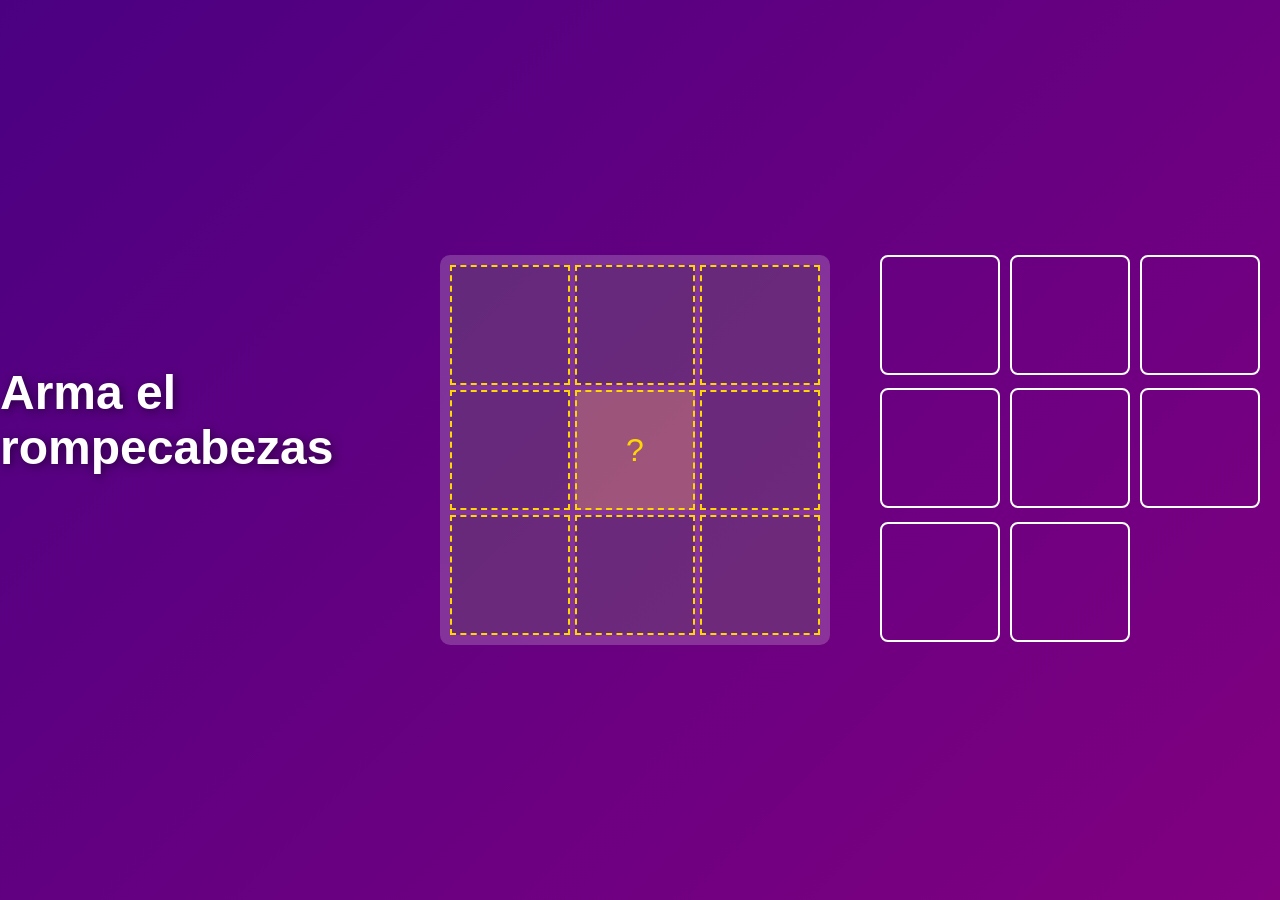
==== puzzle.html @ 87ce3a66 "add: code Agregar el código para el rompecabezas" ====
<!DOCTYPE html>
<html lang="es">
<head>
    <meta charset="UTF-8">
    <title>Rompecabezas</title>
    <link rel="stylesheet" href="css/styles.css">
</head>
<body>

    <h1 class="title">Arma el rompecabezas</h1>

    <div class="game-container">

        <!-- Tablero -->
        <div id="board" class="board"></div>

        <!-- Piezas -->
        <div id="pieces" class="pieces"></div>

    </div>

    <div id="modal" class="modal hidden">
        <div class="modal-content">
            <h2>Responde estas preguntas...</h2>

            <p>¿Qué significa servir?</p>
            <input type="text">

            <p>¿Cómo ha sido el caminar después de grupo?</p>
            <input type="text">

            <p>¿Quién está para ti?</p>
            <input type="text">

            <button onclick="desbloquearPieza()">Continuar</button>
        </div>
    </div>

    <div id="finalModal" class="modal hidden">
        <div class="modal-content">
            <h2>¿Dónde está tu hermano?</h2>

            <button onclick="descargarBoleto()">
                Continuar
            </button>
        </div>
    </div>
    <script src="js/puzzle.js"></script>
</body>
</html>
---- css/styles.css ----
* {
    margin: 0;
    padding: 0;
    box-sizing: border-box;
    font-family: 'Segoe UI', sans-serif;
}

body {
    height: 100vh;
    background: linear-gradient(135deg, #4b0082, #800080);
    display: flex;
    justify-content: center;
    align-items: center;
    color: white;
}

/* Contenedor principal */
.container {
    text-align: center;
}

/* Título */
.title {
    font-size: 3rem;
    margin-bottom: 60px;
    text-shadow: 2px 2px 10px rgba(0,0,0,0.5);
}

/* Menú */
.menu {
    display: flex;
    justify-content: center;
}

/* Botón */
.menu-btn {
    background-color: #ffd700;
    color: #4b0082;
    border: none;
    padding: 20px 40px;
    margin: auto;
    font-size: 1.5rem;
    border-radius: 15px;
    cursor: pointer;
    transition: all 0.3s ease;
    box-shadow: 0 8px 20px rgba(0,0,0,0.3);
}
.menu-btn:disabled{
    background-color: #84837d;
}

/* Hover */
.menu-btn:hover {
    transform: scale(1.1);
    background-color: #ffea00;
}
.menu-btn:hover:disabled {
    transform: scale(1);
    background-color: #84837d;
}

.game-container {
    display: flex;
    justify-content: center;
    gap: 50px;
    padding: 20px;
}

/* Tablero */
.board {
    display: grid;
    grid-template-columns: repeat(3, 120px);
    grid-template-rows: repeat(3, 120px);
    gap: 5px;
    background-color: rgba(255,255,255,0.2);
    padding: 10px;
    border-radius: 10px;
}

/* Slots */
.slot {
    width: 120px;
    height: 120px;
    background-color: rgba(0,0,0,0.2);
    border: 2px dashed #ffd700;
}

/* Área de piezas */
.pieces {
    display: grid;
    grid-template-columns: repeat(3, 120px);
    gap: 10px;
}

/* Piezas */
.piece {
    width: 120px;
    height: 120px;
    cursor: grab;
    border-radius: 8px;
    border: 2px solid white;
}

.missing-slot {
    background-color: rgba(255, 215, 0, 0.2);
    border: 2px dashed #ffd700;
    cursor: pointer;
    position: relative;
}

.missing-slot::after {
    content: "?";
    font-size: 2rem;
    color: #ffd700;
    position: absolute;
    top: 50%;
    left: 50%;
    transform: translate(-50%, -50%);
}

.modal {
    position: fixed;
    top: 0;
    left: 0;
    right: 0;
    bottom: 0;
    background: rgba(0,0,0,0.7);
    display: flex;
    justify-content: center;
    align-items: center;
}

.hidden {
    display: none;
}

.modal-content {
    background: white;
    color: #4b0082;
    padding: 30px;
    border-radius: 15px;
    text-align: center;
    width: 300px;
}

.modal-content input {
    width: 100%;
    margin: 10px 0;
    padding: 8px;
}

.modal-content button {
    margin-top: 15px;
    padding: 10px 20px;
    background: #ffd700;
    border: none;
    cursor: pointer;
}
.missing-slot::after {
    content: "?";
}
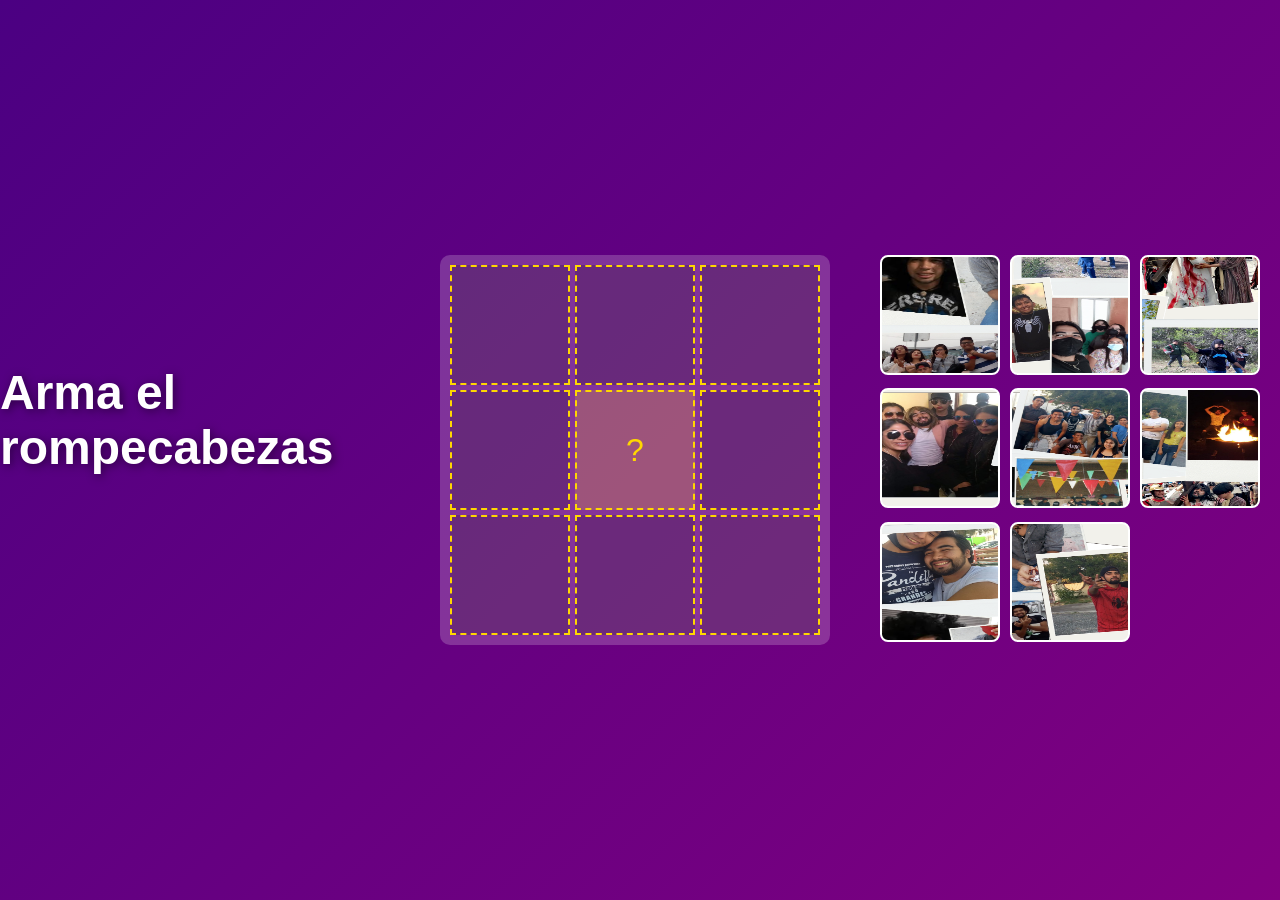
==== commit 209a1294: "mod: change questions Cambiar preguntas para la pieza faltante" ====
--- a/puzzle.html
+++ b/puzzle.html
@@ -23,13 +23,13 @@
         <div class="modal-content">
             <h2>Responde estas preguntas...</h2>
 
-            <p>¿Qué significa servir?</p>
+            <p>¿Cuál es una fecha importante para ti?</p>
             <input type="text">
 
             <p>¿Cómo ha sido el caminar después de grupo?</p>
             <input type="text">
 
-            <p>¿Quién está para ti?</p>
+            <p>¿Cómo te ves en 7 años?</p>
             <input type="text">
 
             <button onclick="desbloquearPieza()">Continuar</button>
